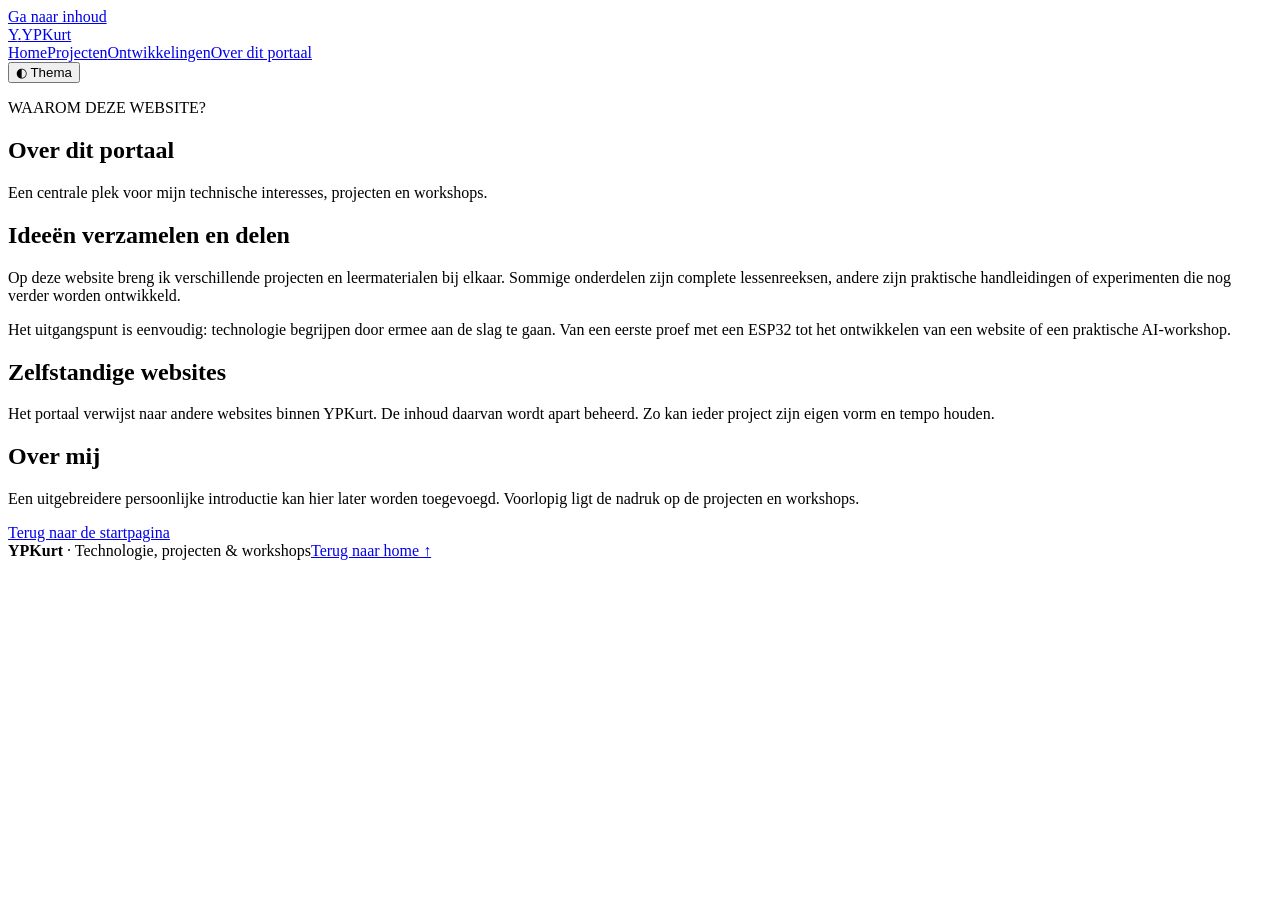
==== over.html @ 958a3d65 "Bouw YPKurt-portaal: over.html" ====
<!doctype html><html lang="nl"><head><meta charset="utf-8"><meta name="viewport" content="width=device-width,initial-scale=1"><meta name="description" content="Over het YPKurt-portaal, workshops en technische projecten."><title>Over dit portaal · YPKurt</title><link rel="stylesheet" href="css/style.css"><script src="js/app.js" defer></script></head><body data-page="about">
<a class="skip" href="#inhoud">Ga naar inhoud</a><header class="site-header"><div class="container header-inner"><a class="logo" href="index.html"><span class="logo-icon">Y<span>.</span></span><span>YPKurt</span></a><nav class="nav" aria-label="Hoofdnavigatie"><a href="index.html">Home</a><a href="projecten.html">Projecten</a><a href="updates.html">Ontwikkelingen</a><a class="active" aria-current="page" href="over.html">Over dit portaal</a></nav><button id="theme-toggle" class="theme-button" type="button" aria-label="Wissel thema">◐ <span>Thema</span></button></div></header>
<main id="inhoud"><section class="page-hero"><div class="container"><p class="eyebrow">WAAROM DEZE WEBSITE?</p><h1>Over dit portaal</h1><p>Een centrale plek voor mijn technische interesses, projecten en workshops.</p></div></section><section class="section"><div class="container reading-width"><h2>Ideeën verzamelen en delen</h2><p>Op deze website breng ik verschillende projecten en leermaterialen bij elkaar. Sommige onderdelen zijn complete lessenreeksen, andere zijn praktische handleidingen of experimenten die nog verder worden ontwikkeld.</p><p>Het uitgangspunt is eenvoudig: technologie begrijpen door ermee aan de slag te gaan. Van een eerste proef met een ESP32 tot het ontwikkelen van een website of een praktische AI-workshop.</p><h2>Zelfstandige websites</h2><p>Het portaal verwijst naar andere websites binnen YPKurt. De inhoud daarvan wordt apart beheerd. Zo kan ieder project zijn eigen vorm en tempo houden.</p><h2>Over mij</h2><p>Een uitgebreidere persoonlijke introductie kan hier later worden toegevoegd. Voorlopig ligt de nadruk op de projecten en workshops.</p><a class="btn btn-primary" href="index.html">Terug naar de startpagina</a></div></section></main>
<footer class="site-footer"><div class="container footer-inner"><span><strong>YPKurt</strong> · Technologie, projecten & workshops</span><a href="index.html">Terug naar home ↑</a></div></footer></body></html>
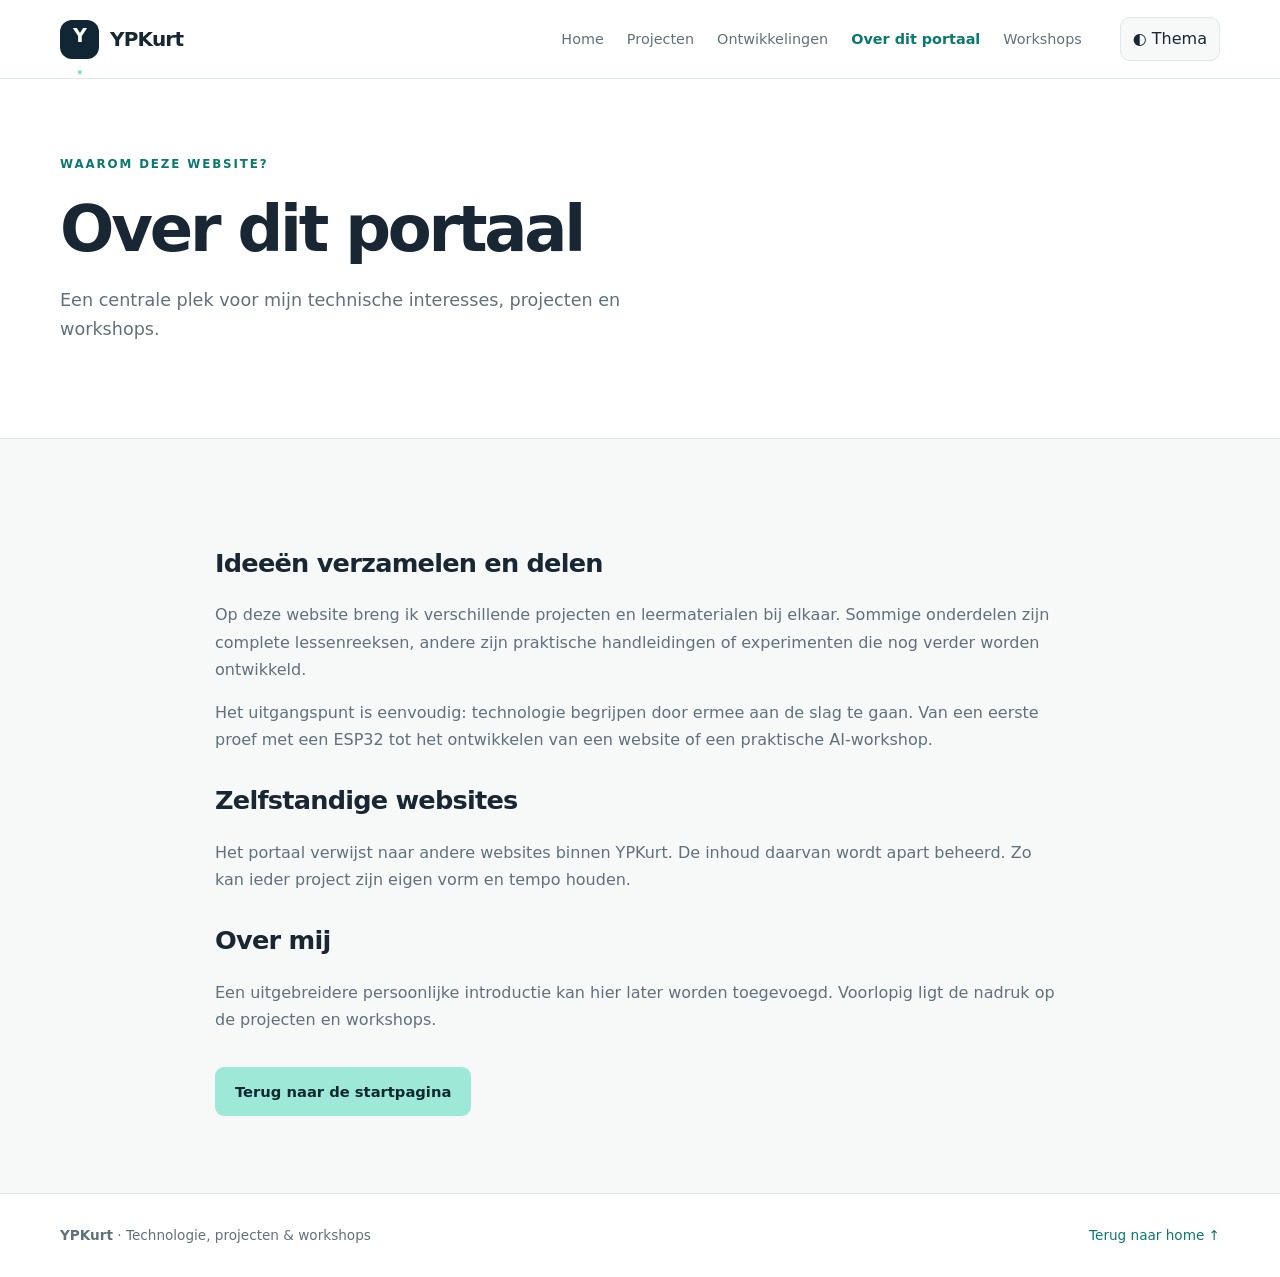
==== commit 898ed26b: "Voeg Workshops toe aan uniforme hoofdmenu" ====
--- a/over.html
+++ b/over.html
@@ -1,4 +1,4 @@
 <!doctype html><html lang="nl"><head><meta charset="utf-8"><meta name="viewport" content="width=device-width,initial-scale=1"><meta name="description" content="Over het YPKurt-portaal, workshops en technische projecten."><title>Over dit portaal · YPKurt</title><link rel="stylesheet" href="css/style.css"><script src="js/app.js" defer></script></head><body data-page="about">
-<a class="skip" href="#inhoud">Ga naar inhoud</a><header class="site-header"><div class="container header-inner"><a class="logo" href="index.html"><span class="logo-icon">Y<span>.</span></span><span>YPKurt</span></a><nav class="nav" aria-label="Hoofdnavigatie"><a href="index.html">Home</a><a href="projecten.html">Projecten</a><a href="updates.html">Ontwikkelingen</a><a class="active" aria-current="page" href="over.html">Over dit portaal</a></nav><button id="theme-toggle" class="theme-button" type="button" aria-label="Wissel thema">◐ <span>Thema</span></button></div></header>
+<a class="skip" href="#inhoud">Ga naar inhoud</a><header class="site-header"><div class="container header-inner"><a class="logo" href="index.html"><span class="logo-icon">Y<span>.</span></span><span>YPKurt</span></a><nav class="nav" aria-label="Hoofdnavigatie"><a href="index.html">Home</a><a href="projecten.html">Projecten</a><a href="updates.html">Ontwikkelingen</a><a class="active" aria-current="page" href="over.html">Over dit portaal</a><a href="https://workshops.ypkurt.nl/">Workshops</a></nav><button id="theme-toggle" class="theme-button" type="button" aria-label="Wissel thema">◐ <span>Thema</span></button></div></header>
 <main id="inhoud"><section class="page-hero"><div class="container"><p class="eyebrow">WAAROM DEZE WEBSITE?</p><h1>Over dit portaal</h1><p>Een centrale plek voor mijn technische interesses, projecten en workshops.</p></div></section><section class="section"><div class="container reading-width"><h2>Ideeën verzamelen en delen</h2><p>Op deze website breng ik verschillende projecten en leermaterialen bij elkaar. Sommige onderdelen zijn complete lessenreeksen, andere zijn praktische handleidingen of experimenten die nog verder worden ontwikkeld.</p><p>Het uitgangspunt is eenvoudig: technologie begrijpen door ermee aan de slag te gaan. Van een eerste proef met een ESP32 tot het ontwikkelen van een website of een praktische AI-workshop.</p><h2>Zelfstandige websites</h2><p>Het portaal verwijst naar andere websites binnen YPKurt. De inhoud daarvan wordt apart beheerd. Zo kan ieder project zijn eigen vorm en tempo houden.</p><h2>Over mij</h2><p>Een uitgebreidere persoonlijke introductie kan hier later worden toegevoegd. Voorlopig ligt de nadruk op de projecten en workshops.</p><a class="btn btn-primary" href="index.html">Terug naar de startpagina</a></div></section></main>
 <footer class="site-footer"><div class="container footer-inner"><span><strong>YPKurt</strong> · Technologie, projecten & workshops</span><a href="index.html">Terug naar home ↑</a></div></footer></body></html>
--- a/css/style.css
+++ b/css/style.css
@@ -0,0 +1,10 @@
+:root{color-scheme:light;--bg:#f7f8f8;--paper:#ffffff;--text:#182733;--muted:#60717b;--line:#dfe7e9;--navy:#102634;--accent:#0a796e;--accent-soft:#dcf4ee;--shadow:0 12px 36px rgba(21,49,64,.055)}html[data-theme="dark"]{color-scheme:dark;--bg:#111c24;--paper:#1a2a34;--text:#edf7f8;--muted:#a9bdc5;--line:#37505a;--navy:#0e1b25;--accent:#79dcca;--accent-soft:#27483f;--shadow:none}
+*{box-sizing:border-box}html{scroll-behavior:smooth}body{margin:0;background:var(--bg);color:var(--text);font:16px/1.7 system-ui,-apple-system,"Segoe UI",sans-serif}a{color:inherit}button{font:inherit;cursor:pointer}button:focus-visible,a:focus-visible{outline:3px solid var(--accent);outline-offset:3px}.container{width:min(1160px,calc(100% - 42px));margin:auto}.skip{position:absolute;top:-100px;left:12px;background:var(--paper);padding:12px 18px;z-index:50}.skip:focus{top:10px}
+.site-header{background:var(--paper);border-bottom:1px solid var(--line)}.header-inner{min-height:78px;display:flex;align-items:center;gap:38px}.logo{display:flex;gap:11px;align-items:center;text-decoration:none;font-size:1.25rem;letter-spacing:-.04em;font-weight:800;white-space:nowrap}.logo-icon{display:grid;place-items:center;border-radius:12px;width:39px;height:39px;background:var(--navy);color:#fff;font-size:1.2rem}.logo-icon span{color:#7fdfbf}.nav{display:flex;gap:23px;margin-left:auto;align-items:center}.nav a{font-size:.9rem;text-decoration:none;color:var(--muted);white-space:nowrap}.nav a:hover,.nav a.active{color:var(--accent)}.nav a.active{font-weight:700}.theme-button{background:var(--bg);border:1px solid var(--line);padding:7px 12px;border-radius:10px;color:var(--text);white-space:nowrap}
+.hero{background:linear-gradient(145deg,#102634,#1c3944);color:white;overflow:hidden}.hero-grid{min-height:490px;display:grid;grid-template-columns:1.35fr 1fr;align-items:center;gap:48px;padding-block:70px}.eyebrow{text-transform:uppercase;color:var(--accent);font-size:.74rem;font-weight:800;letter-spacing:.16em;margin:0 0 17px}.hero .eyebrow{color:#8be9d6}.status-dot{display:inline-block;width:8px;height:8px;border-radius:100%;background:#8be9d6;margin-right:8px}.hero h1{font-size:clamp(2.5rem,5vw,4.5rem);line-height:1.1;letter-spacing:-.055em;margin:0 0 24px;max-width:720px}.hero h1 em{font-style:normal;color:#83ddcf}.hero-description{max-width:580px;color:#cee0e3;font-size:1.1rem;line-height:1.8}.actions{display:flex;flex-wrap:wrap;gap:12px;margin-top:28px}.btn{display:inline-flex;align-items:center;justify-content:space-between;gap:22px;padding:12px 20px;text-decoration:none;border-radius:9px;font-size:.92rem;font-weight:700}.btn-primary{background:#9ee8d8;color:#0d2830}.btn-primary:hover{background:#c2f5e8}.btn-secondary{border:1px solid #719398;color:#e8fbfb}.btn-secondary:hover{border-color:white}.hero-art{height:340px;position:relative;display:grid;place-items:center}.art-ring{position:absolute;border:1px solid #4d777b;border-radius:50%;aspect-ratio:1}.ring-one{width:320px}.ring-two{width:225px}.art-ring::after{content:"";position:absolute;width:11px;height:11px;border-radius:50%;background:#91dfd1;left:12%;top:12%}.art-core{width:158px;height:158px;border-radius:33px;transform:rotate(-8deg);background:linear-gradient(145deg,#214c57,#315966);border:1px solid #56808a;display:grid;place-items:center;font-size:2.1rem;font-family:ui-monospace,monospace;box-shadow:0 20px 80px #02121b66}.art-core span{color:#a9f0d4}.art-tag{position:absolute;background:#2a4953;border:1px solid #53767b;padding:5px 14px;border-radius:8px;color:#c5f3e4;font:14px ui-monospace,monospace}.tag-one{top:20px;left:17%}.tag-two{top:54%;right:0}.tag-three{bottom:14px;left:18%}
+.section{padding:77px 0}.section-heading{display:flex;align-items:end;justify-content:space-between;gap:24px;margin-bottom:26px}.section-heading h2,.split h2{font-size:clamp(1.75rem,3vw,2.4rem);letter-spacing:-.04em;line-height:1.2;margin:0}.section-heading>p{max-width:330px;color:var(--muted);margin:0}.card-grid{display:grid;grid-template-columns:repeat(2,minmax(0,1fr));gap:19px}.feature-card{display:flex;flex-direction:column;text-decoration:none;background:var(--paper);border:1px solid var(--line);border-radius:16px;padding:29px;min-height:285px;box-shadow:var(--shadow);transition:transform .15s,border-color .15s}.feature-card:hover{transform:translateY(-3px);border-color:var(--accent)}.card-icon{width:56px;height:56px;border-radius:14px;display:grid;place-items:center;font-size:1.65rem;font-weight:800;margin-bottom:21px}.cyan{background:#d9f4f4;color:#116e80}.violet{background:#efe5ff;color:#7455a8}.peach{background:#ffead8;color:#ad6432}.mint{background:#dcf4e5;color:#357d55}.card-category{color:var(--accent);font-size:.7rem;font-weight:800;letter-spacing:.12em}.feature-card h3{font-size:1.3rem;letter-spacing:-.03em;margin:5px 0}.feature-card p{color:var(--muted);margin:0 0 20px}.card-link{margin-top:auto;color:var(--accent);font-size:.88rem;font-weight:700;display:flex;justify-content:space-between}.muted-section{background:var(--paper);border-block:1px solid var(--line)}.split{display:grid;grid-template-columns:1.1fr 1fr;gap:70px;align-items:center}.split p:not(.eyebrow){color:var(--muted);max-width:560px}.text-link{color:var(--accent);text-decoration:none;font-weight:700}.pill-list{display:flex;flex-wrap:wrap;gap:11px}.pill-list span{border:1px solid var(--line);background:var(--bg);padding:12px 18px;border-radius:100px;font-weight:600;font-size:.88rem}.callout{padding:35px 39px;border-radius:17px;border:1px solid var(--line);background:var(--paper);display:flex;gap:24px;justify-content:space-between;align-items:center}.callout h3{font-size:1.35rem;margin:0}.callout p{margin:6px 0 0;color:var(--muted);max-width:610px}.callout .btn{flex-shrink:0}
+.page-hero{padding:75px 0;background:var(--paper);border-bottom:1px solid var(--line)}.page-hero h1{font-size:clamp(2.5rem,5vw,4rem);letter-spacing:-.05em;line-height:1.2;margin:0 0 16px}.page-hero p:not(.eyebrow){max-width:620px;color:var(--muted);font-size:1.1rem}.filter-row{display:flex;gap:10px;flex-wrap:wrap;margin-bottom:27px}.filter{background:var(--paper);color:var(--text);border:1px solid var(--line);border-radius:100px;padding:7px 18px}.filter.active{background:var(--accent-soft);color:var(--accent);border-color:var(--accent)}.updates-list{max-width:850px;display:grid;gap:17px}.update-card{padding:28px;background:var(--paper);border:1px solid var(--line);border-radius:16px}.update-card h2{font-size:1.35rem;letter-spacing:-.025em;margin:5px 0}.update-card p{color:var(--muted)}.update-card time{font-size:.83rem;color:var(--accent)}.reading-width{max-width:850px}.reading-width h2{font-size:1.6rem;letter-spacing:-.03em;margin:26px 0 8px}.reading-width p{color:var(--muted)}.reading-width .btn{margin-top:18px}
+.site-footer{border-top:1px solid var(--line);background:var(--paper);color:var(--muted);font-size:.85rem}.footer-inner{display:flex;align-items:center;justify-content:space-between;gap:18px;padding:30px 0}.footer-inner a{text-decoration:none;color:var(--accent)}
+@media(max-width:900px){.header-inner{flex-wrap:wrap;gap:9px;padding-block:15px}.nav{order:3;width:100%;overflow-x:auto;margin:0;gap:19px;padding:5px 0}.theme-button{margin-left:auto}.hero-grid{grid-template-columns:1fr;gap:10px;padding-block:64px}.hero-art{display:none}.split{gap:28px}}
+@media(max-width:640px){.container{width:min(100% - 30px,1160px)}.section{padding:52px 0}.card-grid{grid-template-columns:1fr}.section-heading{display:block}.section-heading>p{margin-top:12px}.hero h1{font-size:2.55rem}.hero-grid{min-height:auto;padding-block:65px}.hero-description{font-size:1rem}.callout{display:block;padding:25px}.callout .btn{margin-top:20px}.footer-inner{display:block}.footer-inner span,.footer-inner a{display:block}.page-hero{padding:48px 0}.feature-card{min-height:250px}}
+@media print{.site-header,.site-footer,.theme-button,.filter-row,.actions{display:none!important}.hero{background:white;color:black}.hero-description{color:black}.section{padding:22px 0}.feature-card{break-inside:avoid}}
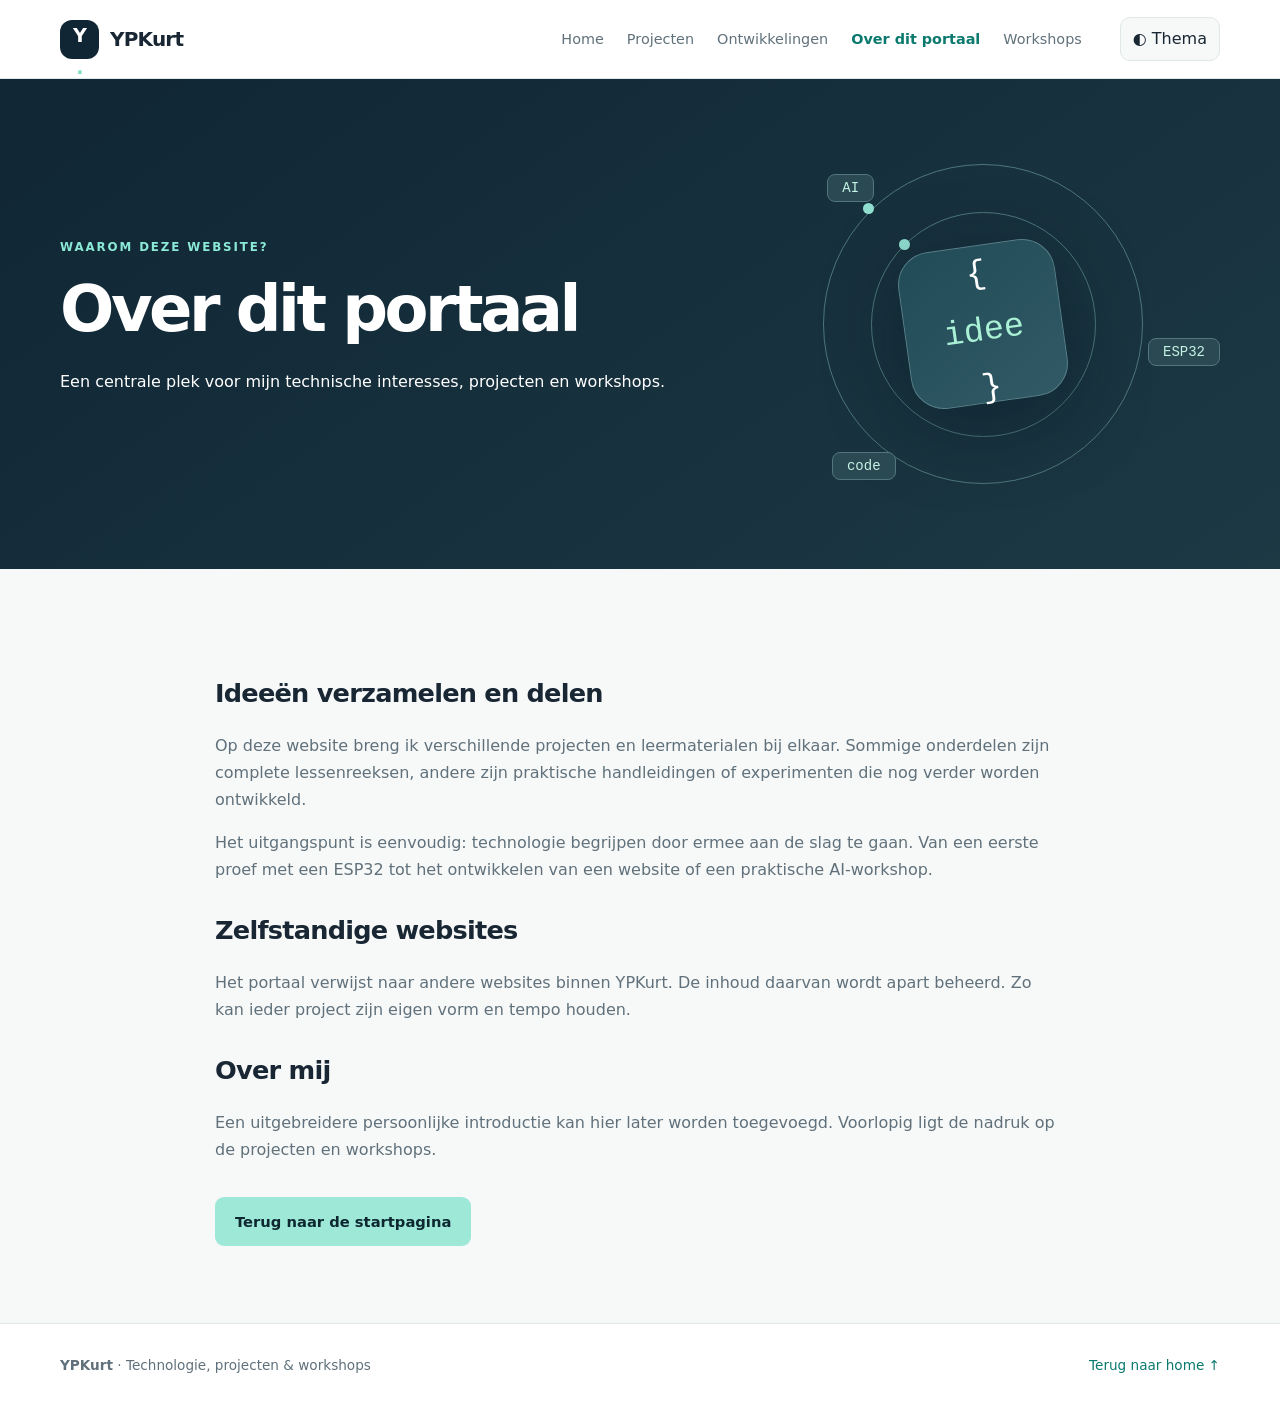
==== commit 3c482371: "Geef subpagina dezelfde donkere schermbrede hero als YPKurt startpagina" ====
--- a/over.html
+++ b/over.html
@@ -1,4 +1,4 @@
-<!doctype html><html lang="nl"><head><meta charset="utf-8"><meta name="viewport" content="width=device-width,initial-scale=1"><meta name="description" content="Over het YPKurt-portaal, workshops en technische projecten."><title>Over dit portaal · YPKurt</title><link rel="stylesheet" href="css/style.css"><script src="js/app.js" defer></script></head><body data-page="about">
+<!doctype html><html lang="nl"><head><meta charset="utf-8"><meta name="viewport" content="width=device-width,initial-scale=1"><meta name="description" content="Over het YPKurt-portaal, workshops en technische projecten."><title>Over dit portaal · YPKurt</title><link rel="stylesheet" href="css/style.css?v=20261025-hero"><script src="js/app.js" defer></script></head><body data-page="about">
 <a class="skip" href="#inhoud">Ga naar inhoud</a><header class="site-header"><div class="container header-inner"><a class="logo" href="index.html"><span class="logo-icon">Y<span>.</span></span><span>YPKurt</span></a><nav class="nav" aria-label="Hoofdnavigatie"><a href="index.html">Home</a><a href="projecten.html">Projecten</a><a href="updates.html">Ontwikkelingen</a><a class="active" aria-current="page" href="over.html">Over dit portaal</a><a href="https://workshops.ypkurt.nl/">Workshops</a></nav><button id="theme-toggle" class="theme-button" type="button" aria-label="Wissel thema">◐ <span>Thema</span></button></div></header>
-<main id="inhoud"><section class="page-hero"><div class="container"><p class="eyebrow">WAAROM DEZE WEBSITE?</p><h1>Over dit portaal</h1><p>Een centrale plek voor mijn technische interesses, projecten en workshops.</p></div></section><section class="section"><div class="container reading-width"><h2>Ideeën verzamelen en delen</h2><p>Op deze website breng ik verschillende projecten en leermaterialen bij elkaar. Sommige onderdelen zijn complete lessenreeksen, andere zijn praktische handleidingen of experimenten die nog verder worden ontwikkeld.</p><p>Het uitgangspunt is eenvoudig: technologie begrijpen door ermee aan de slag te gaan. Van een eerste proef met een ESP32 tot het ontwikkelen van een website of een praktische AI-workshop.</p><h2>Zelfstandige websites</h2><p>Het portaal verwijst naar andere websites binnen YPKurt. De inhoud daarvan wordt apart beheerd. Zo kan ieder project zijn eigen vorm en tempo houden.</p><h2>Over mij</h2><p>Een uitgebreidere persoonlijke introductie kan hier later worden toegevoegd. Voorlopig ligt de nadruk op de projecten en workshops.</p><a class="btn btn-primary" href="index.html">Terug naar de startpagina</a></div></section></main>
+<main id="inhoud"><section class="hero"><div class="container hero-grid"><div><p class="eyebrow">WAAROM DEZE WEBSITE?</p><h1>Over dit portaal</h1><p>Een centrale plek voor mijn technische interesses, projecten en workshops.</p></div><div class="hero-art" aria-hidden="true"><div class="art-ring ring-one"></div><div class="art-ring ring-two"></div><div class="art-core">{ <span>idee</span> }</div><span class="art-tag tag-one">AI</span><span class="art-tag tag-two">ESP32</span><span class="art-tag tag-three">code</span></div></div></section><section class="section"><div class="container reading-width"><h2>Ideeën verzamelen en delen</h2><p>Op deze website breng ik verschillende projecten en leermaterialen bij elkaar. Sommige onderdelen zijn complete lessenreeksen, andere zijn praktische handleidingen of experimenten die nog verder worden ontwikkeld.</p><p>Het uitgangspunt is eenvoudig: technologie begrijpen door ermee aan de slag te gaan. Van een eerste proef met een ESP32 tot het ontwikkelen van een website of een praktische AI-workshop.</p><h2>Zelfstandige websites</h2><p>Het portaal verwijst naar andere websites binnen YPKurt. De inhoud daarvan wordt apart beheerd. Zo kan ieder project zijn eigen vorm en tempo houden.</p><h2>Over mij</h2><p>Een uitgebreidere persoonlijke introductie kan hier later worden toegevoegd. Voorlopig ligt de nadruk op de projecten en workshops.</p><a class="btn btn-primary" href="index.html">Terug naar de startpagina</a></div></section></main>
 <footer class="site-footer"><div class="container footer-inner"><span><strong>YPKurt</strong> · Technologie, projecten & workshops</span><a href="index.html">Terug naar home ↑</a></div></footer></body></html>
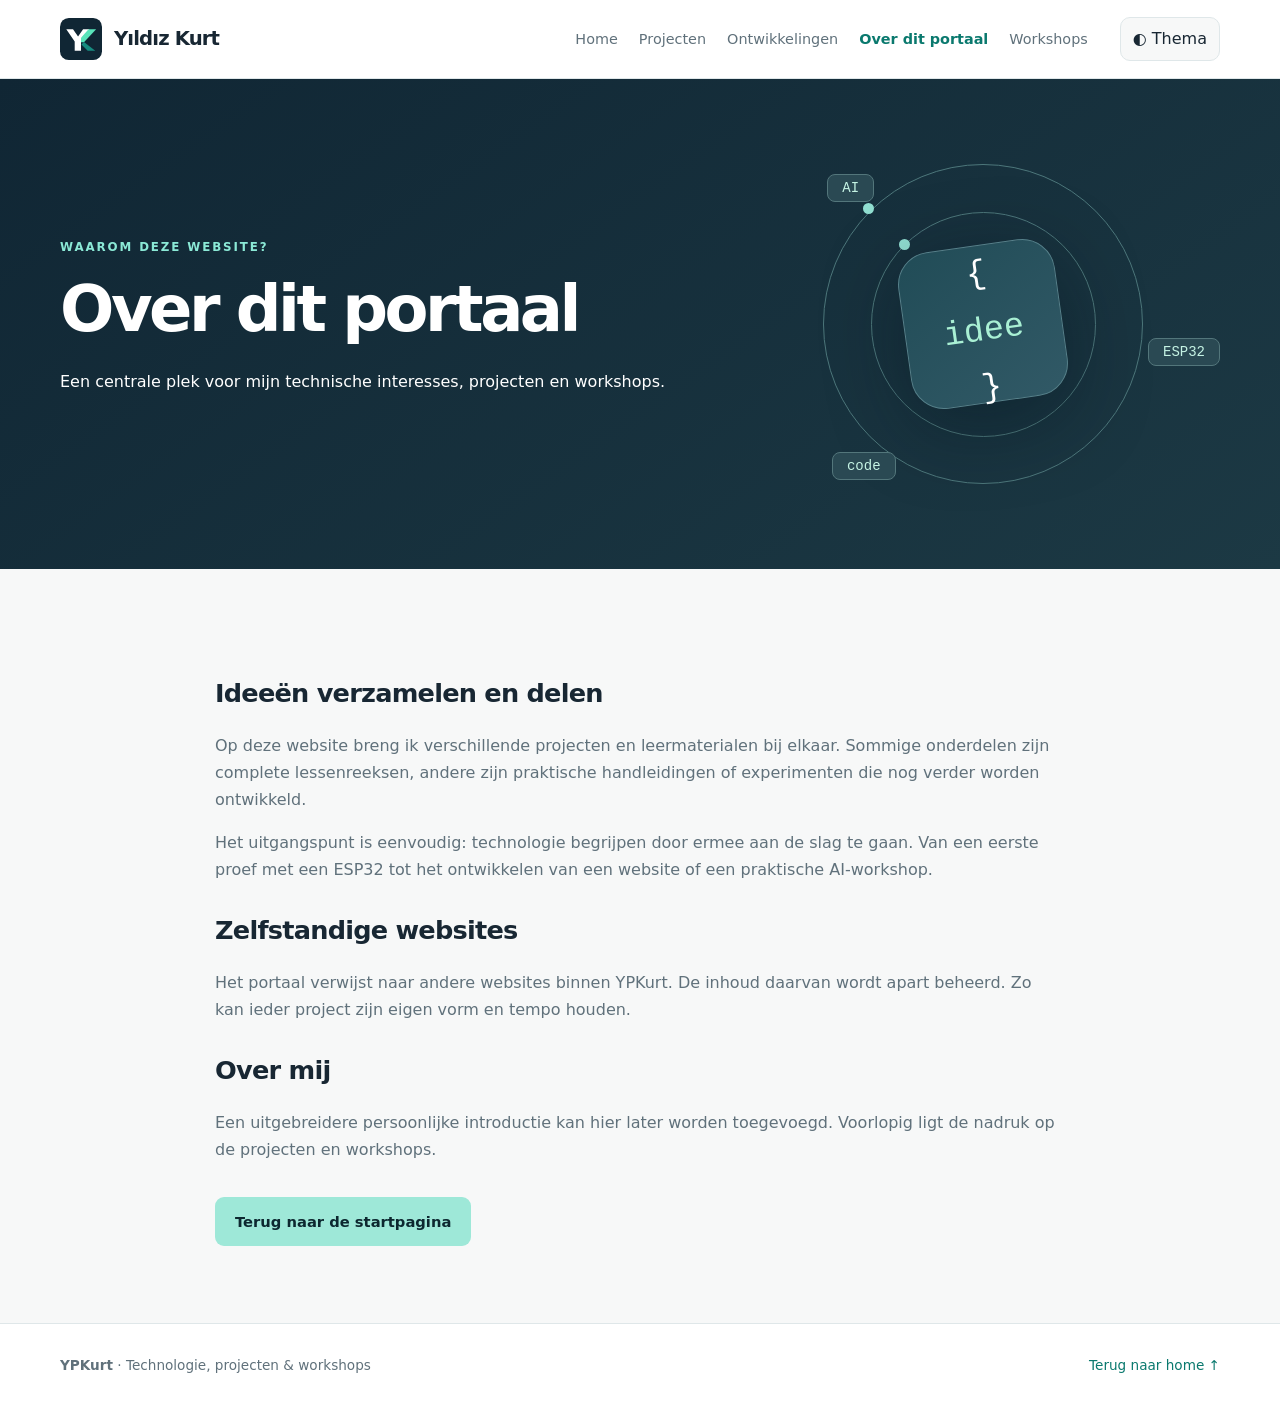
==== commit 7b42730b: "Gebruik één centrale Yıldız Kurt-header in plaats van losse HTML" ====
--- a/over.html
+++ b/over.html
@@ -1,4 +1,5 @@
-<!doctype html><html lang="nl"><head><meta charset="utf-8"><meta name="viewport" content="width=device-width,initial-scale=1"><meta name="description" content="Over het YPKurt-portaal, workshops en technische projecten."><title>Over dit portaal · YPKurt</title><link rel="stylesheet" href="css/style.css?v=20261025-hero"><script src="js/app.js" defer></script></head><body data-page="about">
-<a class="skip" href="#inhoud">Ga naar inhoud</a><header class="site-header"><div class="container header-inner"><a class="logo" href="index.html"><span class="logo-icon">Y<span>.</span></span><span>YPKurt</span></a><nav class="nav" aria-label="Hoofdnavigatie"><a href="index.html">Home</a><a href="projecten.html">Projecten</a><a href="updates.html">Ontwikkelingen</a><a class="active" aria-current="page" href="over.html">Over dit portaal</a><a href="https://workshops.ypkurt.nl/">Workshops</a></nav><button id="theme-toggle" class="theme-button" type="button" aria-label="Wissel thema">◐ <span>Thema</span></button></div></header>
+<!doctype html><html lang="nl"><head><meta charset="utf-8"><meta name="viewport" content="width=device-width,initial-scale=1"><meta name="description" content="Over het YPKurt-portaal, workshops en technische projecten."><title>Over dit portaal · YPKurt</title><link rel="stylesheet" href="css/style.css?v=20261025-hero"><script src="js/app.js" defer></script><link rel="stylesheet" href="/shared/header.css">
+</head><body data-page="about">
+<a class="skip" href="#inhoud">Ga naar inhoud</a><div id="shared-header"></div><script src="/shared/header.js"></script>
 <main id="inhoud"><section class="hero"><div class="container hero-grid"><div><p class="eyebrow">WAAROM DEZE WEBSITE?</p><h1>Over dit portaal</h1><p>Een centrale plek voor mijn technische interesses, projecten en workshops.</p></div><div class="hero-art" aria-hidden="true"><div class="art-ring ring-one"></div><div class="art-ring ring-two"></div><div class="art-core">{ <span>idee</span> }</div><span class="art-tag tag-one">AI</span><span class="art-tag tag-two">ESP32</span><span class="art-tag tag-three">code</span></div></div></section><section class="section"><div class="container reading-width"><h2>Ideeën verzamelen en delen</h2><p>Op deze website breng ik verschillende projecten en leermaterialen bij elkaar. Sommige onderdelen zijn complete lessenreeksen, andere zijn praktische handleidingen of experimenten die nog verder worden ontwikkeld.</p><p>Het uitgangspunt is eenvoudig: technologie begrijpen door ermee aan de slag te gaan. Van een eerste proef met een ESP32 tot het ontwikkelen van een website of een praktische AI-workshop.</p><h2>Zelfstandige websites</h2><p>Het portaal verwijst naar andere websites binnen YPKurt. De inhoud daarvan wordt apart beheerd. Zo kan ieder project zijn eigen vorm en tempo houden.</p><h2>Over mij</h2><p>Een uitgebreidere persoonlijke introductie kan hier later worden toegevoegd. Voorlopig ligt de nadruk op de projecten en workshops.</p><a class="btn btn-primary" href="index.html">Terug naar de startpagina</a></div></section></main>
 <footer class="site-footer"><div class="container footer-inner"><span><strong>YPKurt</strong> · Technologie, projecten & workshops</span><a href="index.html">Terug naar home ↑</a></div></footer></body></html>
--- a/shared/header.css
+++ b/shared/header.css
@@ -0,0 +1,16 @@
+/* Centrale header voor ypkurt.nl EN workshops.ypkurt.nl; pas alleen dit bestand aan. */
+.yk-site-header{background:var(--paper,var(--surface,#fff));border-bottom:1px solid var(--line,#dfe7e9);color:var(--text,#182733)}
+.yk-site-header *{box-sizing:border-box}
+.yk-header-inner{width:min(1160px,calc(100% - 42px));min-height:78px;margin:auto;display:flex;align-items:center;gap:32px}
+.yk-brand{display:flex;align-items:center;gap:12px;text-decoration:none;color:var(--text,#182733);font-weight:800;font-size:1.23rem;letter-spacing:-.045em;white-space:nowrap;line-height:1.25}
+.yk-brand-icon{width:42px;height:42px;display:inline-flex;flex:none;align-items:center;justify-content:center}
+.yk-brand-icon svg{display:block;width:42px;height:42px}
+.yk-nav{margin-left:auto;display:flex;gap:21px;align-items:center}
+.yk-nav a{text-decoration:none;color:var(--muted,#60717b);font-size:.9rem;white-space:nowrap}
+.yk-nav a:hover,.yk-nav a.yk-active{color:var(--accent,#0a796e)}
+.yk-nav a.yk-active{font-weight:700}
+.yk-theme-button{flex:none;font:inherit;cursor:pointer;background:var(--bg,#f7f8f8);color:var(--text,#182733);border:1px solid var(--line,#dfe7e9);border-radius:10px;padding:7px 12px;white-space:nowrap}
+.yk-site-header a:focus-visible,.yk-site-header button:focus-visible{outline:3px solid var(--accent,#0a796e);outline-offset:3px}
+@media(max-width:1000px){.yk-header-inner{flex-wrap:wrap;gap:10px;padding-block:13px}.yk-nav{order:3;width:100%;margin:0;gap:20px;overflow-x:auto;padding:5px 0}.yk-theme-button{margin-left:auto}}
+@media(max-width:640px){.yk-header-inner{width:calc(100% - 30px)}.yk-brand{font-size:1.1rem}.yk-nav{gap:16px}}
+@media print{.yk-theme-button{display:none}}
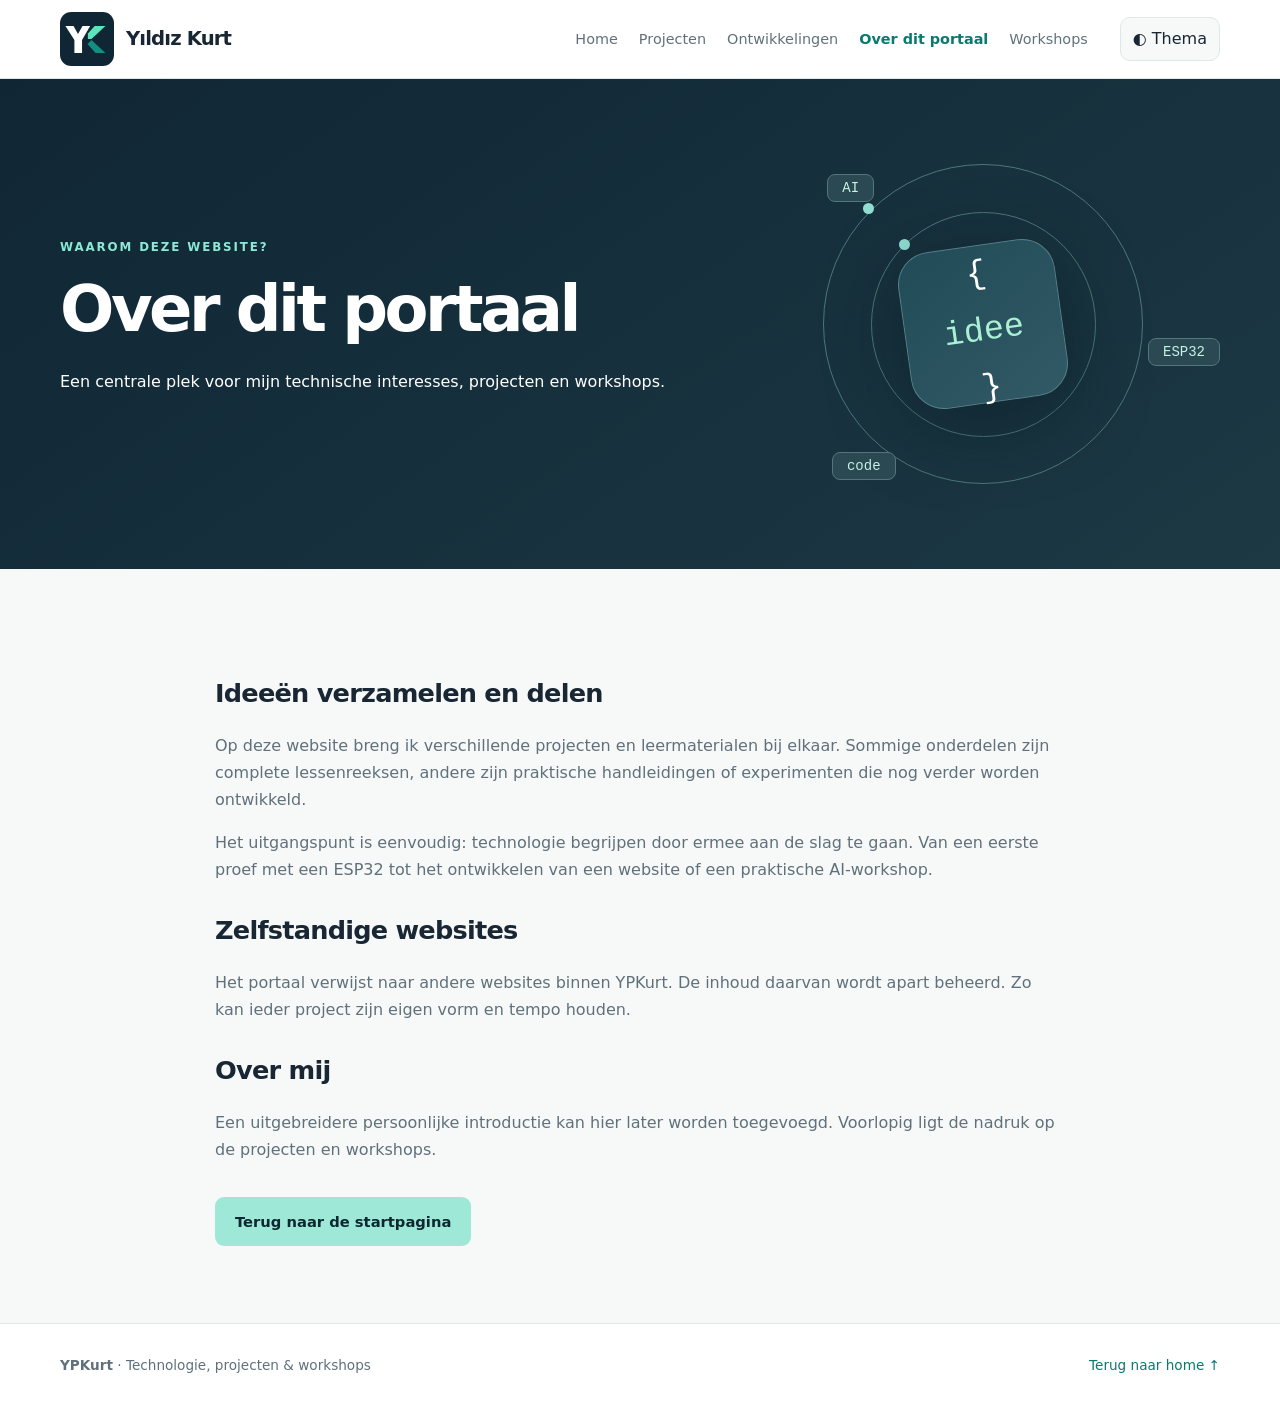
==== commit 42b24039: "Vergroot YK-logo en scheid Y en K visueel" ====
--- a/over.html
+++ b/over.html
@@ -1,5 +1,5 @@
-<!doctype html><html lang="nl"><head><meta charset="utf-8"><meta name="viewport" content="width=device-width,initial-scale=1"><meta name="description" content="Over het YPKurt-portaal, workshops en technische projecten."><title>Over dit portaal · YPKurt</title><link rel="stylesheet" href="css/style.css?v=20261025-hero"><script src="js/app.js" defer></script><link rel="stylesheet" href="/shared/header.css">
+<!doctype html><html lang="nl"><head><meta charset="utf-8"><meta name="viewport" content="width=device-width,initial-scale=1"><meta name="description" content="Over het YPKurt-portaal, workshops en technische projecten."><title>Over dit portaal · YPKurt</title><link rel="stylesheet" href="css/style.css?v=20261025-hero"><script src="js/app.js" defer></script><link rel="stylesheet" href="/shared/header.css?v=20261026-3">
 </head><body data-page="about">
-<a class="skip" href="#inhoud">Ga naar inhoud</a><div id="shared-header"></div><script src="/shared/header.js"></script>
+<a class="skip" href="#inhoud">Ga naar inhoud</a><div id="shared-header"><header class="site-header yk-site-header"><div class="container header-inner yk-header-inner"><a class="logo yk-brand" href="https://ypkurt.nl/" aria-label="Yıldız Kurt - startpagina"><span class="yk-brand-icon"><svg viewBox="0 0 120 120" width="54" height="54" role="img" aria-label="YK beeldmerk"><rect width="120" height="120" rx="25" fill="#102634"/><path d="M12 31 H30 L40 49 L50 31 H67 L49 62 V91 H32 V62 Z" fill="#fff"/><path d="M77 31 H101 L70 60 H62 L62 48 Z" fill="#59E4BA"/><path d="M70 62 L101 91 H79 L61 71 Z" fill="#178C80"/></svg></span><span class="yk-brand-name">Yıldız Kurt</span></a><nav class="nav yk-nav" aria-label="Hoofdnavigatie"><a href="https://ypkurt.nl/">Home</a><a href="https://ypkurt.nl/projecten.html">Projecten</a><a href="https://ypkurt.nl/updates.html">Ontwikkelingen</a><a href="https://ypkurt.nl/over.html" class="yk-active active" aria-current="page">Over dit portaal</a><a href="https://workshops.ypkurt.nl/">Workshops</a></nav><button id="theme-toggle" class="theme-button yk-theme-button" type="button" aria-label="Wissel tussen licht en donker thema">◐ <span>Thema</span></button></div></header></div><script src="/shared/header.js?v=20261026-3"></script>
 <main id="inhoud"><section class="hero"><div class="container hero-grid"><div><p class="eyebrow">WAAROM DEZE WEBSITE?</p><h1>Over dit portaal</h1><p>Een centrale plek voor mijn technische interesses, projecten en workshops.</p></div><div class="hero-art" aria-hidden="true"><div class="art-ring ring-one"></div><div class="art-ring ring-two"></div><div class="art-core">{ <span>idee</span> }</div><span class="art-tag tag-one">AI</span><span class="art-tag tag-two">ESP32</span><span class="art-tag tag-three">code</span></div></div></section><section class="section"><div class="container reading-width"><h2>Ideeën verzamelen en delen</h2><p>Op deze website breng ik verschillende projecten en leermaterialen bij elkaar. Sommige onderdelen zijn complete lessenreeksen, andere zijn praktische handleidingen of experimenten die nog verder worden ontwikkeld.</p><p>Het uitgangspunt is eenvoudig: technologie begrijpen door ermee aan de slag te gaan. Van een eerste proef met een ESP32 tot het ontwikkelen van een website of een praktische AI-workshop.</p><h2>Zelfstandige websites</h2><p>Het portaal verwijst naar andere websites binnen YPKurt. De inhoud daarvan wordt apart beheerd. Zo kan ieder project zijn eigen vorm en tempo houden.</p><h2>Over mij</h2><p>Een uitgebreidere persoonlijke introductie kan hier later worden toegevoegd. Voorlopig ligt de nadruk op de projecten en workshops.</p><a class="btn btn-primary" href="index.html">Terug naar de startpagina</a></div></section></main>
 <footer class="site-footer"><div class="container footer-inner"><span><strong>YPKurt</strong> · Technologie, projecten & workshops</span><a href="index.html">Terug naar home ↑</a></div></footer></body></html>
--- a/shared/header.css
+++ b/shared/header.css
@@ -3,8 +3,8 @@
 .yk-site-header *{box-sizing:border-box}
 .yk-header-inner{width:min(1160px,calc(100% - 42px));min-height:78px;margin:auto;display:flex;align-items:center;gap:32px}
 .yk-brand{display:flex;align-items:center;gap:12px;text-decoration:none;color:var(--text,#182733);font-weight:800;font-size:1.23rem;letter-spacing:-.045em;white-space:nowrap;line-height:1.25}
-.yk-brand-icon{width:42px;height:42px;display:inline-flex;flex:none;align-items:center;justify-content:center}
-.yk-brand-icon svg{display:block;width:42px;height:42px}
+.yk-brand-icon{width:54px;height:54px;display:inline-flex;flex:none;align-items:center;justify-content:center}
+.yk-brand-icon svg{display:block;width:54px;height:54px}
 .yk-nav{margin-left:auto;display:flex;gap:21px;align-items:center}
 .yk-nav a{text-decoration:none;color:var(--muted,#60717b);font-size:.9rem;white-space:nowrap}
 .yk-nav a:hover,.yk-nav a.yk-active{color:var(--accent,#0a796e)}
